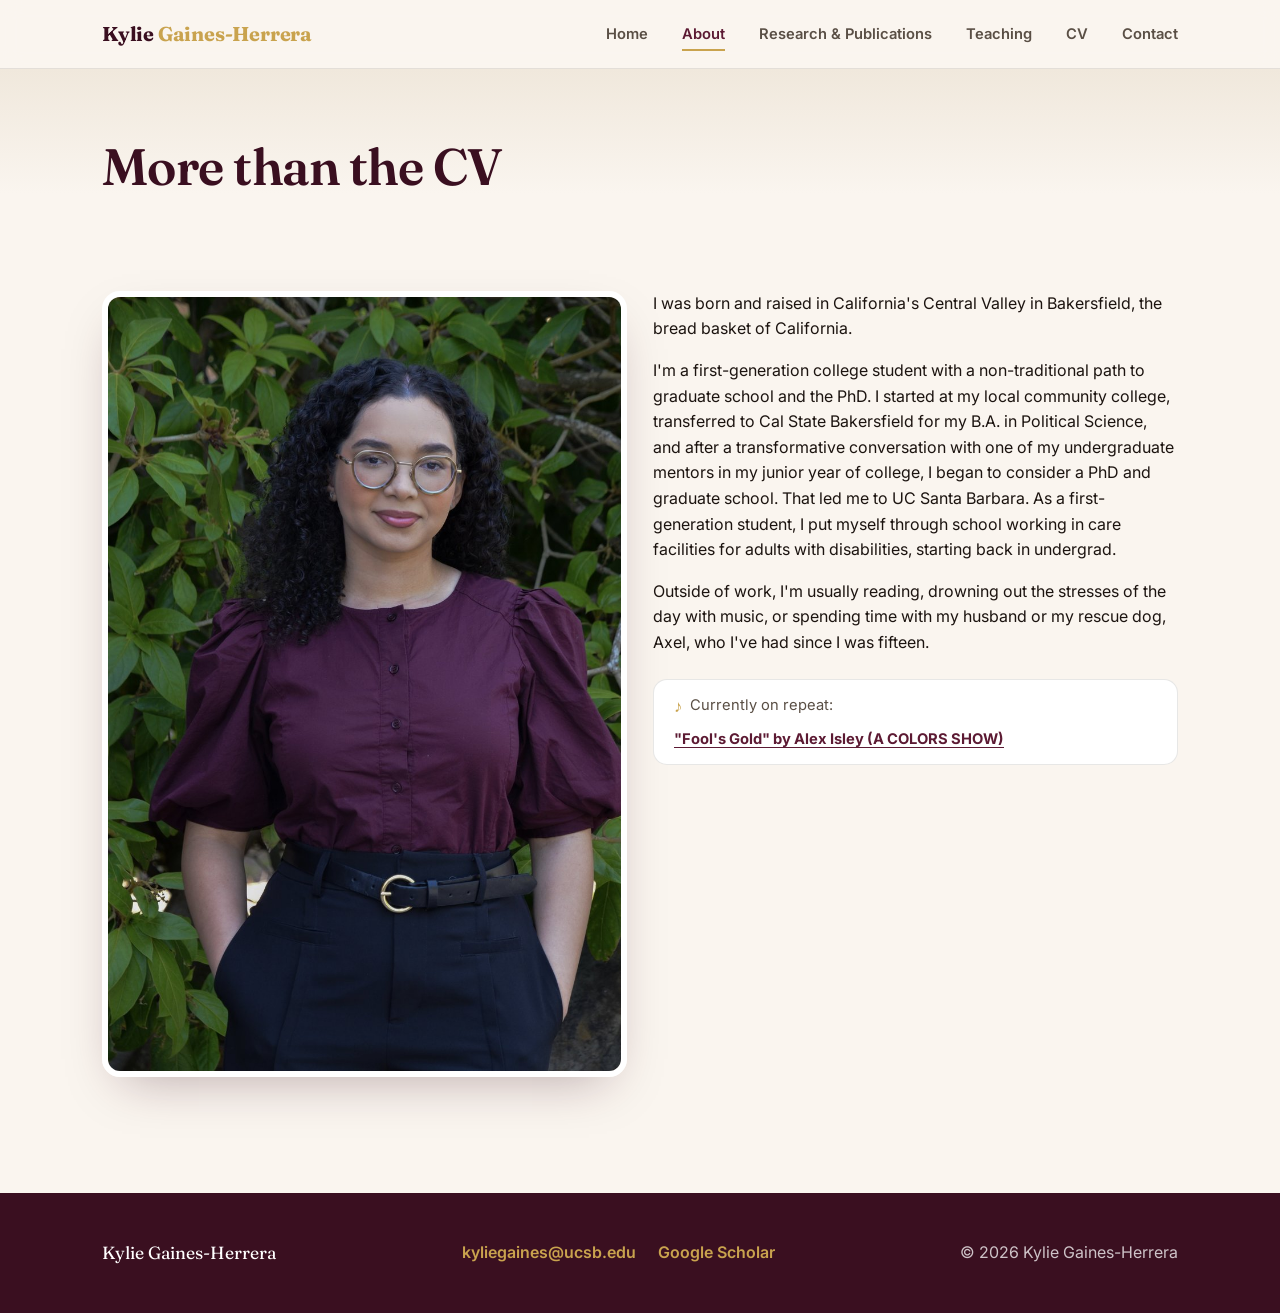
==== about.html @ 4f186ccd "Add files via upload" ====
<!DOCTYPE html>
<html lang="en">
<head>
<meta charset="UTF-8">
<meta name="viewport" content="width=device-width, initial-scale=1.0">
<title>About | Kylie Gaines-Herrera</title>
<meta name="description" content="A bit more about Kylie Gaines-Herrera, beyond the CV.">
<link rel="preconnect" href="https://fonts.googleapis.com">
<link rel="preconnect" href="https://fonts.gstatic.com" crossorigin>
<link href="https://fonts.googleapis.com/css2?family=Fraunces:ital,wght@0,500;0,600;0,700;1,500;1,600&family=Inter:wght@400;500;600;700&display=swap" rel="stylesheet">
<link rel="stylesheet" href="css/style.css">
</head>
<body>

<header class="site-header">
  <nav class="nav">
    <a href="index.html" class="brand">Kylie <span>Gaines-Herrera</span></a>
    <ul class="nav-links">
      <li><a href="index.html">Home</a></li>
      <li><a href="about.html" class="active">About</a></li>
      <li><a href="research.html">Research &amp; Publications</a></li>
      <li><a href="teaching.html">Teaching</a></li>
      <li><a href="cv.html">CV</a></li>
      <li><a href="contact.html">Contact</a></li>
    </ul>
    <button class="nav-toggle" aria-label="Toggle navigation"><span></span><span></span><span></span></button>
  </nav>
</header>

<section class="page-header" style="padding-bottom: 0;">
  <div class="wrap">
    <h1>More than the CV</h1>
  </div>
</section>

<section class="reveal">
  <div class="wrap">
    <div class="grid-2" style="align-items: start;">
      <div class="frame" style="border: 6px solid var(--white); box-shadow: var(--shadow); border-radius: var(--radius); overflow: hidden;">
        <img src="images/headshot.jpg" alt="Portrait of Kylie Gaines-Herrera" style="width: 100%; display: block;">
      </div>
      <div>
        <p>I was born and raised in California's Central Valley in Bakersfield, the bread basket of California.</p>
        <p>I'm a first-generation college student with a non-traditional path to graduate school and the PhD. I started at my local community college, transferred to Cal State Bakersfield for my B.A. in Political Science, and after a transformative conversation with one of my undergraduate mentors in my junior year of college, I began to consider a PhD and graduate school. That led me to UC Santa Barbara. As a first-generation student, I put myself through school working in care facilities for adults with disabilities, starting back in undergrad.</p>
        <p>Outside of work, I'm usually reading, drowning out the stresses of the day with music, or spending time with my husband or my rescue dog, Axel, who I've had since I was fifteen.</p>
        <div class="now-playing">
          <span class="note">♪</span> Currently on repeat: <a href="https://www.youtube.com/watch?v=C10uy3yQHEY" target="_blank" rel="noopener" style="color: var(--maroon); font-weight: 700;">"Fool's Gold" by Alex Isley (A COLORS SHOW)</a>
        </div>
      </div>
    </div>
  </div>
</section>

<footer>
  <div class="wrap footer-grid">
    <div class="fname">Kylie Gaines-Herrera</div>
    <ul class="footer-links">
      <li><a href="mailto:kyliegaines@ucsb.edu">kyliegaines@ucsb.edu</a></li>
      <li><a href="https://scholar.google.com/citations?user=kr_dGfQAAAAJ&hl=en" target="_blank" rel="noopener">Google Scholar</a></li>
    </ul>
    <div>&copy; <span id="year"></span> Kylie Gaines-Herrera</div>
  </div>
</footer>

<script src="js/script.js"></script>
</body>
</html>
---- css/style.css ----
/* ============================================
   Kylie Gaines: Academic Site
   Bold / modern design system
   ============================================ */

:root {
  --maroon: #5c1a33;
  --maroon-dark: #3a0f20;
  --maroon-light: #7c2c48;
  --gold: #c9a34e;
  --cream: #faf5ef;
  --cream-dark: #f0e8dc;
  --ink: #1c1410;
  --ink-soft: #5a4f45;
  --white: #ffffff;
  --border: rgba(28, 20, 16, 0.1);
  --shadow: 0 20px 50px -20px rgba(58, 15, 32, 0.35);
  --radius: 18px;
  --max: 1140px;
  --serif: "Fraunces", "Iowan Old Style", Georgia, serif;
  --sans: "Inter", -apple-system, BlinkMacSystemFont, "Segoe UI", sans-serif;
}

* { box-sizing: border-box; }

html { scroll-behavior: smooth; }

body {
  margin: 0;
  font-family: var(--sans);
  background: var(--cream);
  color: var(--ink);
  line-height: 1.6;
  -webkit-font-smoothing: antialiased;
}

img { max-width: 100%; display: block; }

a { color: inherit; text-decoration: none; }

.wrap {
  max-width: var(--max);
  margin: 0 auto;
  padding: 0 32px;
}

h1, h2, h3, h4 {
  font-family: var(--serif);
  font-weight: 600;
  line-height: 1.08;
  margin: 0 0 0.4em;
  letter-spacing: -0.01em;
}

p { margin: 0 0 1em; }

.eyebrow {
  display: inline-flex;
  align-items: center;
  gap: 8px;
  font-family: var(--sans);
  font-size: 0.78rem;
  font-weight: 700;
  letter-spacing: 0.14em;
  text-transform: uppercase;
  color: var(--maroon);
  margin-bottom: 14px;
}

/* ---------- Header / Nav ---------- */

.site-header {
  position: sticky;
  top: 0;
  z-index: 100;
  background: rgba(250, 245, 239, 0.88);
  backdrop-filter: blur(10px);
  border-bottom: 1px solid var(--border);
}

.nav {
  display: flex;
  align-items: center;
  justify-content: space-between;
  padding: 18px 32px;
  max-width: var(--max);
  margin: 0 auto;
}

.brand {
  font-family: var(--serif);
  font-weight: 700;
  font-size: 1.25rem;
  letter-spacing: -0.01em;
  color: var(--maroon-dark);
}

.brand span { color: var(--gold); }

.nav-links {
  display: flex;
  gap: 34px;
  list-style: none;
  margin: 0;
  padding: 0;
}

.nav-links a {
  font-size: 0.92rem;
  font-weight: 600;
  color: var(--ink-soft);
  position: relative;
  padding: 4px 0;
  transition: color 0.2s ease;
}

.nav-links a:hover,
.nav-links a.active {
  color: var(--maroon);
}

.nav-links a.active::after {
  content: "";
  position: absolute;
  left: 0;
  bottom: -4px;
  width: 100%;
  height: 2px;
  background: var(--gold);
}

.nav-toggle {
  display: none;
  background: none;
  border: none;
  cursor: pointer;
  padding: 8px;
}

.nav-toggle span {
  display: block;
  width: 24px;
  height: 2px;
  background: var(--ink);
  margin: 5px 0;
  transition: 0.25s ease;
}

/* ---------- Buttons ---------- */

.btn {
  display: inline-flex;
  align-items: center;
  gap: 8px;
  padding: 13px 26px;
  border-radius: 999px;
  font-weight: 700;
  font-size: 0.92rem;
  border: 2px solid transparent;
  cursor: pointer;
  transition: transform 0.18s ease, box-shadow 0.18s ease, background 0.18s ease, color 0.18s ease;
}

.btn-primary {
  background: var(--maroon);
  color: var(--white);
  box-shadow: var(--shadow);
}

.btn-primary:hover { transform: translateY(-2px); background: var(--maroon-dark); }

.btn-outline {
  border-color: var(--maroon);
  color: var(--maroon);
  background: transparent;
}

.btn-outline:hover { background: var(--maroon); color: var(--white); transform: translateY(-2px); }

.btn-gold {
  background: var(--gold);
  color: var(--maroon-dark);
}
.btn-gold:hover { transform: translateY(-2px); }

/* ---------- Hero (home) ---------- */

.hero {
  padding: 92px 0 80px;
  position: relative;
  overflow: hidden;
}

.hero::before {
  content: "";
  position: absolute;
  top: -180px;
  right: -180px;
  width: 480px;
  height: 480px;
  background: radial-gradient(circle, rgba(201,163,78,0.25), transparent 70%);
  border-radius: 50%;
  z-index: 0;
}

.hero-grid {
  display: grid;
  grid-template-columns: 1.15fr 0.85fr;
  gap: 56px;
  align-items: center;
  position: relative;
  z-index: 1;
}

.hero h1 {
  font-size: clamp(2.6rem, 5.5vw, 4.4rem);
  color: var(--maroon-dark);
}

.hero h1 em {
  font-style: italic;
  color: var(--maroon);
}

.hero .name-note {
  font-size: 0.85rem;
  font-style: italic;
  color: var(--ink-soft);
  margin: -6px 0 18px;
}

.hero .role {
  font-size: 1.3rem;
  font-weight: 700;
  color: var(--maroon-dark);
  margin-bottom: 22px;
}

.hero .lede {
  font-size: 1.08rem;
  color: var(--ink-soft);
  max-width: 46ch;
  margin-bottom: 32px;
}

.hero-actions {
  display: flex;
  gap: 14px;
  flex-wrap: wrap;
}

.hero-photo {
  position: relative;
  display: flex;
  justify-content: center;
}

.hero-photo .frame {
  position: relative;
  border-radius: var(--radius);
  overflow: hidden;
  box-shadow: var(--shadow);
  border: 6px solid var(--white);
  max-width: 420px;
  width: 100%;
  margin: 0 auto;
}

.hero-photo img { width: 100%; height: 100%; object-fit: cover; aspect-ratio: 4/5; }

/* ---------- Sections ---------- */

section { padding: 76px 0; }

.section-alt { background: var(--cream-dark); }

.section-head {
  max-width: 640px;
  margin-bottom: 44px;
}

.section-head h2 { font-size: clamp(1.9rem, 3vw, 2.6rem); color: var(--maroon-dark); }

/* ---------- Cards / grid ---------- */

.grid-2 { display: grid; grid-template-columns: repeat(2, 1fr); gap: 26px; }
.grid-3 { display: grid; grid-template-columns: repeat(3, 1fr); gap: 26px; }

.card {
  background: var(--white);
  border-radius: var(--radius);
  padding: 30px 28px;
  border: 1px solid var(--border);
  transition: transform 0.2s ease, box-shadow 0.2s ease;
}

.card:hover { transform: translateY(-4px); box-shadow: var(--shadow); }

.card h3 { font-size: 1.15rem; color: var(--maroon-dark); }

.card .meta {
  font-size: 0.82rem;
  font-weight: 700;
  letter-spacing: 0.06em;
  text-transform: uppercase;
  color: var(--gold);
  margin-bottom: 10px;
}

.card p { color: var(--ink-soft); font-size: 0.96rem; margin-bottom: 0; }

/* ---------- Publication list ---------- */

.pub-list { list-style: none; margin: 0; padding: 0; }

.pub-item {
  padding: 28px 0;
  border-bottom: 1px solid var(--border);
  display: grid;
  grid-template-columns: 90px 1fr;
  gap: 24px;
}

.pub-item:first-child { padding-top: 0; }

.pub-year {
  font-family: var(--serif);
  font-size: 1.6rem;
  font-weight: 700;
  color: var(--gold);
}

.pub-item h3 {
  font-size: 1.2rem;
  margin-bottom: 6px;
  color: var(--ink);
}

.pub-item .journal {
  font-style: italic;
  color: var(--maroon);
  font-weight: 600;
}

.pub-item .authors {
  color: var(--ink-soft);
  font-size: 0.92rem;
  margin-bottom: 6px;
}

.tag-pill {
  display: inline-block;
  font-size: 0.72rem;
  font-weight: 700;
  letter-spacing: 0.06em;
  text-transform: uppercase;
  background: var(--maroon);
  color: var(--white);
  padding: 4px 12px;
  border-radius: 999px;
  margin-bottom: 10px;
}

.tag-pill.alt { background: var(--gold); color: var(--maroon-dark); }
.tag-pill.ghost { background: var(--cream-dark); color: var(--ink-soft); }

/* ---------- Timeline (talks / awards) ---------- */

.timeline { list-style: none; margin: 0; padding: 0; }

.timeline li {
  display: grid;
  grid-template-columns: 90px 1fr;
  gap: 24px;
  padding: 16px 0;
  border-bottom: 1px dashed var(--border);
}

.timeline li:last-child { border-bottom: none; }

.timeline .yr {
  font-weight: 700;
  color: var(--maroon);
}

.timeline .desc strong { color: var(--ink); }
.timeline .desc { color: var(--ink-soft); font-size: 0.96rem; }

/* ---------- CV summary blocks ---------- */

.cv-block { margin-bottom: 46px; }

.cv-block h2 {
  font-size: 1.5rem;
  color: var(--maroon-dark);
  border-bottom: 3px solid var(--gold);
  display: inline-block;
  padding-bottom: 6px;
  margin-bottom: 22px;
}

.cv-row {
  display: flex;
  justify-content: space-between;
  gap: 20px;
  padding: 14px 0;
  border-bottom: 1px solid var(--border);
}

.cv-row:last-child { border-bottom: none; }

.cv-row .title { font-weight: 700; color: var(--ink); }
.cv-row .sub { color: var(--ink-soft); font-size: 0.92rem; }
.cv-row .yr { color: var(--maroon); font-weight: 700; white-space: nowrap; }

/* ---------- Simple list ---------- */

.simple-list { list-style: none; margin: 0; padding: 0; }
.simple-list li {
  padding: 10px 0 10px 26px;
  position: relative;
  color: var(--ink-soft);
  border-bottom: 1px solid var(--border);
}
.simple-list li:last-child { border-bottom: none; }
.simple-list li::before {
  content: "";
  position: absolute;
  left: 0;
  top: 19px;
  width: 8px;
  height: 8px;
  border-radius: 50%;
  background: var(--gold);
}

/* ---------- Contact ---------- */

.contact-grid {
  display: grid;
  grid-template-columns: 1fr 1fr;
  gap: 30px;
}

.contact-card {
  background: var(--maroon);
  color: var(--white);
  border-radius: var(--radius);
  padding: 40px;
}

.contact-card h2 { color: var(--white); }
.contact-card a.email {
  font-family: var(--serif);
  font-size: 1.4rem;
  color: var(--gold);
  word-break: break-word;
}

.link-row {
  display: flex;
  flex-direction: column;
  gap: 14px;
}

.link-row a {
  display: flex;
  align-items: center;
  justify-content: space-between;
  padding: 16px 22px;
  border: 1px solid var(--border);
  border-radius: 14px;
  font-weight: 700;
  background: var(--white);
  transition: transform 0.18s ease, border-color 0.18s ease;
}

.link-row a:hover { transform: translateY(-2px); border-color: var(--maroon); color: var(--maroon); }

/* ---------- Pull quote / now-playing (About page) ---------- */

.pull-quote {
  border-left: 4px solid var(--gold);
  padding: 4px 0 4px 24px;
  margin: 32px 0;
}

.pull-quote p {
  font-family: var(--serif);
  font-style: italic;
  font-size: 1.25rem;
  color: var(--maroon-dark);
  line-height: 1.5;
  margin: 0;
}

.now-playing {
  display: inline-flex;
  align-items: flex-start;
  flex-wrap: wrap;
  gap: 8px;
  background: var(--white);
  border: 1px solid var(--border);
  border-radius: 14px;
  padding: 14px 20px;
  margin-top: 8px;
  max-width: 100%;
  font-size: 0.92rem;
  line-height: 1.5;
  color: var(--ink-soft);
}

.now-playing .note { color: var(--gold); font-size: 1.05rem; }
.now-playing strong { color: var(--ink); }
.now-playing a { text-decoration: underline; text-underline-offset: 3px; }

/* ---------- Footer ---------- */

footer {
  background: var(--maroon-dark);
  color: rgba(255,255,255,0.75);
  padding: 46px 0;
  margin-top: 40px;
}

.footer-grid {
  display: flex;
  justify-content: space-between;
  align-items: center;
  flex-wrap: wrap;
  gap: 20px;
}

footer a { color: var(--gold); font-weight: 600; }
footer .fname { color: var(--white); font-family: var(--serif); font-size: 1.1rem; }

.footer-links { display: flex; gap: 22px; list-style: none; padding: 0; margin: 0; flex-wrap: wrap; }

/* ---------- Reveal animation ---------- */

.reveal {
  opacity: 1;
  transform: none;
  transition: opacity 0.6s ease, transform 0.6s ease;
}
.reveal.pre { opacity: 0; transform: translateY(18px); }
.reveal.in { opacity: 1; transform: translateY(0); }

/* ---------- Page header (non-home) ---------- */

.page-header {
  padding: 70px 0 50px;
  background: linear-gradient(180deg, var(--cream-dark), var(--cream));
}

.page-header h1 { font-size: clamp(2.2rem, 4.5vw, 3.2rem); color: var(--maroon-dark); }
.page-header .lede { max-width: 60ch; color: var(--ink-soft); font-size: 1.05rem; }

/* ---------- Responsive ---------- */

@media (max-width: 860px) {
  .hero-grid { grid-template-columns: 1fr; }
  .hero-photo { order: -1; max-width: 320px; margin: 0 auto; }
  .grid-2, .grid-3 { grid-template-columns: 1fr; }
  .contact-grid { grid-template-columns: 1fr; }
  .nav-links {
    position: fixed;
    inset: 68px 0 0 0;
    background: var(--cream);
    flex-direction: column;
    padding: 30px 32px;
    gap: 22px;
    transform: translateX(100%);
    transition: transform 0.3s ease;
    height: calc(100vh - 68px);
  }
  .nav-links.open { transform: translateX(0); }
  .nav-toggle { display: block; }
}

@media (max-width: 560px) {
  .wrap { padding: 0 20px; }
  .nav { padding: 16px 20px; }
  .pub-item, .timeline li, .cv-row { grid-template-columns: 1fr; gap: 4px; }
  .cv-row { flex-direction: column; gap: 4px; }
}
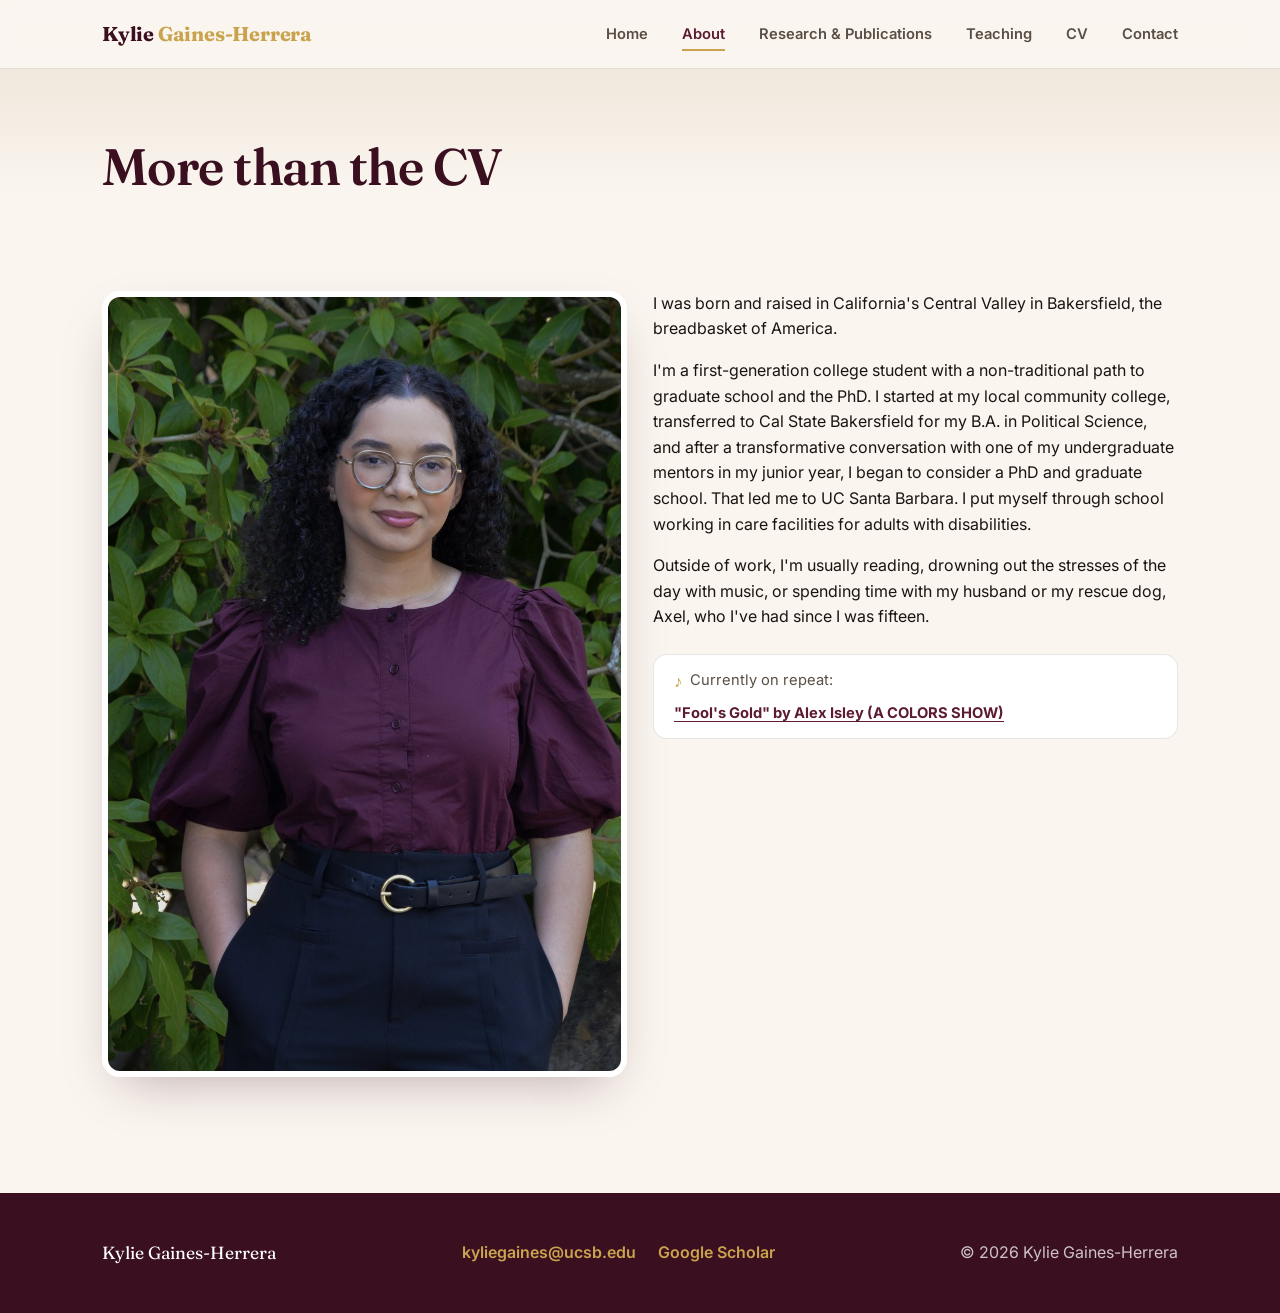
==== commit b1a6ae6d: "Update about.html" ====
--- a/about.html
+++ b/about.html
@@ -40,8 +40,8 @@
         <img src="images/headshot.jpg" alt="Portrait of Kylie Gaines-Herrera" style="width: 100%; display: block;">
       </div>
       <div>
-        <p>I was born and raised in California's Central Valley in Bakersfield, the bread basket of California.</p>
-        <p>I'm a first-generation college student with a non-traditional path to graduate school and the PhD. I started at my local community college, transferred to Cal State Bakersfield for my B.A. in Political Science, and after a transformative conversation with one of my undergraduate mentors in my junior year of college, I began to consider a PhD and graduate school. That led me to UC Santa Barbara. As a first-generation student, I put myself through school working in care facilities for adults with disabilities, starting back in undergrad.</p>
+        <p>I was born and raised in California's Central Valley in Bakersfield, the breadbasket of America.</p>
+        <p>I'm a first-generation college student with a non-traditional path to graduate school and the PhD. I started at my local community college, transferred to Cal State Bakersfield for my B.A. in Political Science, and after a transformative conversation with one of my undergraduate mentors in my junior year, I began to consider a PhD and graduate school. That led me to UC Santa Barbara. I put myself through school working in care facilities for adults with disabilities.</p>
         <p>Outside of work, I'm usually reading, drowning out the stresses of the day with music, or spending time with my husband or my rescue dog, Axel, who I've had since I was fifteen.</p>
         <div class="now-playing">
           <span class="note">♪</span> Currently on repeat: <a href="https://www.youtube.com/watch?v=C10uy3yQHEY" target="_blank" rel="noopener" style="color: var(--maroon); font-weight: 700;">"Fool's Gold" by Alex Isley (A COLORS SHOW)</a>
